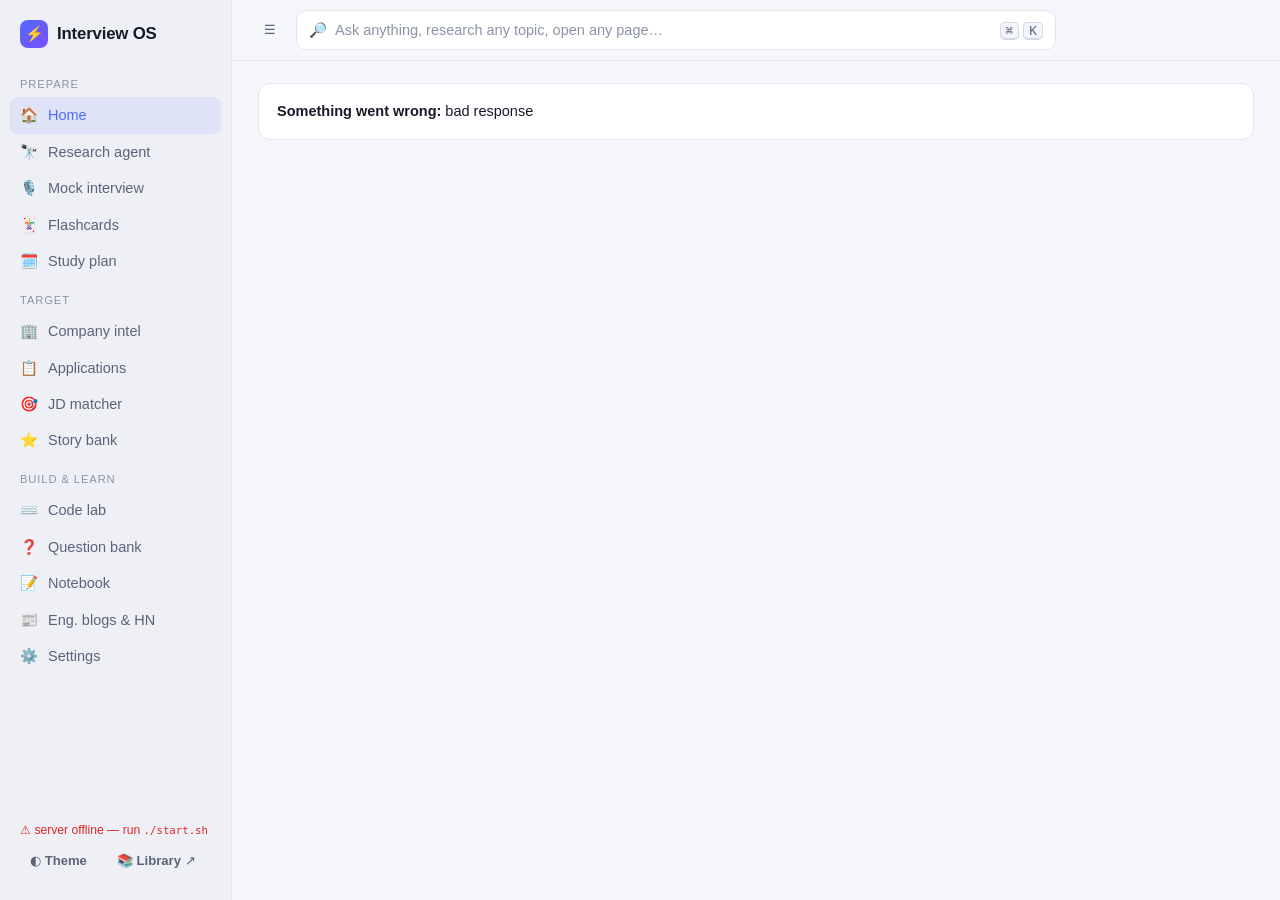
==== os/index.html @ 2d4f5623 "Add Interview OS: web-research agents, mock interviewer, flashcards Local Python (stdlib-only) serve" ====
<!DOCTYPE html>
<html lang="en" data-theme="dark">
<head>
<meta charset="UTF-8" />
<meta name="viewport" content="width=device-width, initial-scale=1" />
<title>Interview OS</title>
<link rel="icon" href="data:image/svg+xml,<svg xmlns='http://www.w3.org/2000/svg' viewBox='0 0 100 100'><rect width='100' height='100' rx='24' fill='%237c9cff'/><text x='50' y='68' font-size='58' text-anchor='middle' fill='white'>⚡</text></svg>" />
<link rel="stylesheet" href="style.css" />
</head>
<body>
<div class="app">
  <aside class="side" id="side">
    <div class="brand"><span class="logo">⚡</span> Interview OS</div>
    <nav class="nav" id="nav"></nav>
    <div class="side-foot">
      <div id="llmStatus" class="xs"></div>
      <div class="row"><button class="btn sm ghost" id="themeBtn">◐ Theme</button><a class="btn sm ghost" href="/index.html">📚 Library ↗</a></div>
    </div>
  </aside>
  <div class="main">
    <header class="topbar">
      <button class="btn ghost sm menu-btn" id="menuBtn">☰</button>
      <div class="omni" id="omni">🔎 <span>Ask anything, research any topic, open any page…</span><span style="margin-left:auto"><kbd>⌘</kbd> <kbd>K</kbd></span></div>
    </header>
    <main class="view" id="view"></main>
  </div>
</div>
<script src="js/core.js"></script>
<script src="js/home.js"></script>
<script src="js/ask.js"></script>
<script src="js/mock.js"></script>
<script src="js/cards.js"></script>
<script src="js/company.js"></script>
<script src="js/career.js"></script>
<script src="js/lab.js"></script>
<script src="js/boot.js"></script>
</body>
</html>
---- os/style.css ----
:root {
  --bg: #0b0d12; --bg2: #11141b; --panel: #151922; --panel2: #1b202b; --line: #262c3a; --line2: #313849;
  --text: #e7eaf0; --muted: #9aa3b5; --dim: #6b7487;
  --accent: #7c9cff; --accent2: #a78bfa; --accent-bg: rgba(124,156,255,.12);
  --ok: #34d399; --warn: #fbbf24; --bad: #f87171; --info: #38bdf8;
  --ok-bg: rgba(52,211,153,.12); --warn-bg: rgba(251,191,36,.12); --bad-bg: rgba(248,113,113,.12);
  --radius: 12px; --shadow: 0 10px 30px rgba(0,0,0,.35);
  --mono: ui-monospace, "SF Mono", SFMono-Regular, Menlo, Consolas, monospace;
  --sans: -apple-system, BlinkMacSystemFont, "Inter", "Segoe UI", Roboto, Helvetica, Arial, sans-serif;
  color-scheme: dark;
}
:root[data-theme="light"] {
  --bg: #f6f7fb; --bg2: #eef0f6; --panel: #ffffff; --panel2: #f3f5fa; --line: #e3e6ee; --line2: #d5d9e4;
  --text: #151a26; --muted: #5a6478; --dim: #8b93a5;
  --accent: #4f6bff; --accent2: #7c4dff; --accent-bg: rgba(79,107,255,.10);
  --ok: #059669; --warn: #b45309; --bad: #dc2626; --info: #0284c7;
  --ok-bg: rgba(5,150,105,.10); --warn-bg: rgba(180,83,9,.10); --bad-bg: rgba(220,38,38,.08);
  --shadow: 0 10px 30px rgba(20,30,60,.12);
  color-scheme: light;
}
* { box-sizing: border-box; }
html, body { margin: 0; height: 100%; }
body { background: var(--bg); color: var(--text); font: 14.5px/1.55 var(--sans); -webkit-font-smoothing: antialiased; }
a { color: var(--accent); text-decoration: none; }
a:hover { text-decoration: underline; }
code, pre, kbd { font-family: var(--mono); font-size: .88em; }
p code, div > code, .small code { overflow-wrap: anywhere; }
.main, .view, .card { min-width: 0; }
pre { background: var(--bg2); border: 1px solid var(--line); border-radius: 10px; padding: 12px 14px; overflow: auto; max-height: 460px; }
kbd { border: 1px solid var(--line2); border-bottom-width: 2px; border-radius: 5px; padding: 0 5px; color: var(--muted); background: var(--panel2); }
mark { background: rgba(251,191,36,.3); color: inherit; border-radius: 3px; padding: 0 2px; }
h1, h2, h3, h4 { line-height: 1.25; margin: 0 0 .5em; }
h1 { font-size: 1.6rem; letter-spacing: -.01em; }
h2 { font-size: 1.2rem; }
h3 { font-size: 1.02rem; }
hr { border: 0; border-top: 1px solid var(--line); margin: 18px 0; }
::selection { background: var(--accent-bg); }

/* layout */
.app { display: grid; grid-template-columns: 232px 1fr; min-height: 100vh; }
.side { position: sticky; top: 0; height: 100vh; overflow-y: auto; background: var(--bg2); border-right: 1px solid var(--line); padding: 14px 10px; display: flex; flex-direction: column; gap: 2px; }
.brand { display: flex; align-items: center; gap: 9px; font-weight: 750; font-size: 1.05rem; padding: 6px 10px 14px; letter-spacing: -.01em; }
.brand .logo { width: 28px; height: 28px; border-radius: 8px; display: grid; place-items: center; background: linear-gradient(135deg, var(--accent), var(--accent2)); color: #fff; font-size: 15px; }
.nav-h { font-size: .7rem; text-transform: uppercase; letter-spacing: .08em; color: var(--dim); padding: 12px 10px 4px; }
.nav a { display: flex; align-items: center; gap: 10px; padding: 7px 10px; border-radius: 8px; color: var(--muted); font-weight: 500; }
.nav a:hover { background: var(--panel); color: var(--text); text-decoration: none; }
.nav a.active { background: var(--accent-bg); color: var(--accent); }
.nav a .ic { width: 18px; text-align: center; }
.nav a .badge { margin-left: auto; }
.side-foot { margin-top: auto; padding: 10px; font-size: .78rem; color: var(--dim); display: flex; flex-direction: column; gap: 6px; }
.main { min-width: 0; }
.topbar { position: sticky; top: 0; z-index: 20; display: flex; gap: 10px; align-items: center; padding: 10px 22px; background: color-mix(in srgb, var(--bg) 88%, transparent); backdrop-filter: blur(10px); border-bottom: 1px solid var(--line); }
.omni { flex: 1; display: flex; align-items: center; gap: 8px; background: var(--panel); border: 1px solid var(--line); border-radius: 10px; padding: 8px 12px; color: var(--dim); cursor: text; max-width: 760px; }
.omni:hover { border-color: var(--line2); }
.view { padding: 22px 26px 60px; max-width: 1280px; }
.menu-btn { display: none; }

/* primitives */
.card { background: var(--panel); border: 1px solid var(--line); border-radius: var(--radius); padding: 16px 18px; }
.card.pad-lg { padding: 22px 24px; }
.card h3 { display: flex; align-items: center; gap: 8px; }
.grid { display: grid; gap: 14px; }
.g2 { grid-template-columns: repeat(2, minmax(0, 1fr)); }
.g3 { grid-template-columns: repeat(3, minmax(0, 1fr)); }
.g4 { grid-template-columns: repeat(4, minmax(0, 1fr)); }
.row { display: flex; gap: 10px; align-items: center; flex-wrap: wrap; }
.col { display: flex; flex-direction: column; gap: 10px; }
.spread { display: flex; justify-content: space-between; align-items: center; gap: 10px; flex-wrap: wrap; }
.muted { color: var(--muted); }
.dim { color: var(--dim); }
.small { font-size: .84rem; }
.xs { font-size: .76rem; }
.mono { font-family: var(--mono); }
.mt { margin-top: 14px; } .mt2 { margin-top: 24px; } .mb { margin-bottom: 14px; }
.hide { display: none !important; }
.btn { display: inline-flex; align-items: center; gap: 6px; border: 1px solid var(--line2); background: var(--panel2); color: var(--text); padding: 7px 13px; border-radius: 9px; font: inherit; font-weight: 550; cursor: pointer; white-space: nowrap; }
.btn:hover { border-color: var(--accent); }
.btn:disabled { opacity: .5; cursor: default; }
.btn.primary { background: linear-gradient(135deg, var(--accent), var(--accent2)); border-color: transparent; color: #fff; }
.btn.primary:hover { filter: brightness(1.08); }
.btn.ghost { background: transparent; border-color: transparent; color: var(--muted); }
.btn.ghost:hover { color: var(--text); background: var(--panel2); }
.btn.danger { color: var(--bad); }
.btn.sm { padding: 4px 9px; font-size: .82rem; border-radius: 7px; }
.btn.lg { padding: 11px 20px; font-size: 1rem; }
input, textarea, select { font: inherit; color: var(--text); background: var(--bg2); border: 1px solid var(--line2); border-radius: 9px; padding: 8px 11px; outline: none; width: 100%; }
input:focus, textarea:focus, select:focus { border-color: var(--accent); box-shadow: 0 0 0 3px var(--accent-bg); }
textarea { resize: vertical; min-height: 90px; line-height: 1.5; }
label { font-size: .8rem; color: var(--muted); font-weight: 600; display: block; margin-bottom: 4px; }
.field { display: flex; flex-direction: column; }
.badge { display: inline-flex; align-items: center; gap: 4px; font-size: .72rem; font-weight: 650; padding: 2px 8px; border-radius: 99px; background: var(--panel2); border: 1px solid var(--line); color: var(--muted); white-space: nowrap; }
.badge.ok { background: var(--ok-bg); color: var(--ok); border-color: transparent; }
.badge.warn { background: var(--warn-bg); color: var(--warn); border-color: transparent; }
.badge.bad { background: var(--bad-bg); color: var(--bad); border-color: transparent; }
.badge.acc { background: var(--accent-bg); color: var(--accent); border-color: transparent; }
.chip { display: inline-flex; align-items: center; gap: 6px; padding: 5px 11px; border-radius: 99px; border: 1px solid var(--line2); background: var(--panel); color: var(--muted); cursor: pointer; font-size: .84rem; font-weight: 550; }
.chip:hover, .chip.on { border-color: var(--accent); color: var(--accent); background: var(--accent-bg); }
.tabs { display: flex; gap: 4px; border-bottom: 1px solid var(--line); margin-bottom: 16px; overflow-x: auto; }
.tabs button { background: none; border: 0; border-bottom: 2px solid transparent; color: var(--muted); padding: 8px 12px; font: inherit; font-weight: 600; cursor: pointer; white-space: nowrap; }
.tabs button.on { color: var(--accent); border-bottom-color: var(--accent); }
.list { display: flex; flex-direction: column; }
.list > .item { padding: 10px 2px; border-bottom: 1px solid var(--line); }
.list > .item:last-child { border-bottom: 0; }
.empty { text-align: center; padding: 34px 16px; color: var(--dim); }
.empty .big { font-size: 2rem; margin-bottom: 6px; }
.kpi { display: flex; flex-direction: column; gap: 2px; }
.kpi .v { font-size: 1.7rem; font-weight: 750; letter-spacing: -.02em; }
.kpi .l { font-size: .78rem; color: var(--muted); font-weight: 600; text-transform: uppercase; letter-spacing: .04em; }
.bar { height: 7px; background: var(--panel2); border-radius: 99px; overflow: hidden; }
.bar > i { display: block; height: 100%; background: linear-gradient(90deg, var(--accent), var(--accent2)); border-radius: 99px; transition: width .4s; }
.hero { padding: 26px 28px; border-radius: 16px; background: radial-gradient(1200px 300px at 0% 0%, var(--accent-bg), transparent), var(--panel); border: 1px solid var(--line); }
.hero h1 { font-size: 1.75rem; }
.page-h { display: flex; justify-content: space-between; align-items: flex-end; gap: 12px; flex-wrap: wrap; margin-bottom: 18px; }
.page-h p { margin: 4px 0 0; color: var(--muted); }
.toast { position: fixed; bottom: 20px; right: 20px; z-index: 100; background: var(--panel); border: 1px solid var(--line2); box-shadow: var(--shadow); border-radius: 10px; padding: 10px 16px; animation: up .2s ease; max-width: 380px; }
@keyframes up { from { transform: translateY(8px); opacity: 0; } to { transform: none; opacity: 1; } }
.spinner { width: 16px; height: 16px; border: 2px solid var(--line2); border-top-color: var(--accent); border-radius: 50%; animation: spin .8s linear infinite; display: inline-block; vertical-align: middle; }
@keyframes spin { to { transform: rotate(360deg); } }
.pulse { animation: pulse 1.4s ease-in-out infinite; }
@keyframes pulse { 50% { opacity: .45; } }

/* command palette */
.palette-bg { position: fixed; inset: 0; background: rgba(0,0,0,.45); z-index: 90; display: flex; justify-content: center; align-items: flex-start; padding-top: 12vh; }
.palette { width: min(680px, 92vw); background: var(--panel); border: 1px solid var(--line2); border-radius: 14px; box-shadow: var(--shadow); overflow: hidden; }
.palette input { border: 0; border-bottom: 1px solid var(--line); border-radius: 0; padding: 16px 18px; font-size: 1.05rem; background: transparent; box-shadow: none !important; }
.palette .opts { max-height: 52vh; overflow-y: auto; padding: 6px; }
.palette .opt { display: flex; gap: 10px; align-items: center; padding: 9px 12px; border-radius: 8px; cursor: pointer; }
.palette .opt.sel, .palette .opt:hover { background: var(--accent-bg); }
.palette .opt .k { margin-left: auto; font-size: .75rem; color: var(--dim); }
.palette .grp { font-size: .7rem; color: var(--dim); text-transform: uppercase; letter-spacing: .07em; padding: 8px 12px 3px; }

/* agent log */
.agent-log { font-family: var(--mono); font-size: .78rem; color: var(--muted); background: var(--bg2); border: 1px solid var(--line); border-radius: 10px; padding: 10px 12px; max-height: 210px; overflow-y: auto; }
.agent-log div { padding: 1px 0; }
.agent-log .t { color: var(--dim); display: inline-block; width: 46px; }

/* report */
.report h2 { margin-top: 22px; display: flex; gap: 8px; align-items: center; }
.report .point { padding: 7px 0 7px 14px; border-left: 2px solid var(--line2); margin: 6px 0; }
.report .point:hover { border-left-color: var(--accent); }
.cite { font-size: .7rem; vertical-align: super; color: var(--accent); font-weight: 700; margin-left: 2px; cursor: pointer; }
.src { display: flex; gap: 8px; align-items: baseline; padding: 4px 0; font-size: .86rem; }
.src .n { color: var(--accent); font-weight: 700; min-width: 22px; }
.qa { border: 1px solid var(--line); border-radius: 10px; margin: 8px 0; overflow: hidden; }
.qa summary { padding: 10px 14px; cursor: pointer; font-weight: 600; background: var(--panel2); list-style: none; }
.qa summary::-webkit-details-marker { display: none; }
.qa summary::before { content: "▸ "; color: var(--accent); }
.qa[open] summary::before { content: "▾ "; }
.qa .a { padding: 10px 14px; color: var(--muted); }
.def { font-size: 1.02rem; padding: 14px 16px; border-radius: 10px; background: var(--accent-bg); border: 1px solid transparent; }
.result { padding: 10px 0; border-bottom: 1px solid var(--line); }
.result .t { font-weight: 600; }
.result .u { font-size: .76rem; color: var(--ok); }
.result .s { font-size: .86rem; color: var(--muted); }

/* flashcards */
.flash { min-height: 260px; display: flex; flex-direction: column; justify-content: center; text-align: center; padding: 30px; font-size: 1.15rem; cursor: pointer; }
.flash .back { white-space: pre-wrap; text-align: left; font-size: .98rem; color: var(--text); border-top: 1px dashed var(--line2); margin-top: 18px; padding-top: 18px; }
.grades { display: grid; grid-template-columns: repeat(4, 1fr); gap: 10px; }
.grades .btn { justify-content: center; flex-direction: column; gap: 0; padding: 10px; }
.grades .btn small { color: var(--dim); font-weight: 500; }

/* mock */
.mock-q { font-size: 1.35rem; font-weight: 650; line-height: 1.35; letter-spacing: -.01em; }
.timer { font-family: var(--mono); font-size: 1.4rem; font-weight: 700; }
.timer.over { color: var(--bad); }
.mic { width: 58px; height: 58px; border-radius: 50%; border: 0; cursor: pointer; font-size: 1.5rem; background: var(--panel2); color: var(--text); border: 1px solid var(--line2); }
.mic.on { background: var(--bad); color: #fff; animation: pulse 1.2s infinite; border-color: transparent; }
.score-ring { width: 88px; height: 88px; border-radius: 50%; display: grid; place-items: center; font-size: 1.5rem; font-weight: 800; }
.star { display: grid; grid-template-columns: repeat(4, 1fr); gap: 8px; }
.star div { padding: 8px; border-radius: 8px; text-align: center; font-weight: 650; font-size: .85rem; }
.fb li { margin: 5px 0; }
.phase-list { display: flex; flex-direction: column; gap: 6px; }
.phase-list .ph { padding: 8px 10px; border-radius: 8px; border: 1px solid var(--line); font-size: .86rem; }
.phase-list .ph.on { border-color: var(--accent); background: var(--accent-bg); }

/* kanban */
.kanban { display: grid; grid-template-columns: repeat(7, minmax(190px, 1fr)); gap: 10px; overflow-x: auto; padding-bottom: 8px; }
.kcol { background: var(--bg2); border: 1px solid var(--line); border-radius: 12px; padding: 10px; min-height: 180px; }
.kcol h4 { font-size: .78rem; text-transform: uppercase; letter-spacing: .06em; color: var(--muted); display: flex; justify-content: space-between; }
.kcol.drag { border-color: var(--accent); background: var(--accent-bg); }
.kcard { background: var(--panel); border: 1px solid var(--line); border-radius: 9px; padding: 9px 10px; margin-bottom: 8px; cursor: grab; }
.kcard:hover { border-color: var(--line2); }

/* heatmap */
.heat { overflow-x: auto; padding-bottom: 4px; display: grid; grid-auto-flow: column; grid-template-rows: repeat(7, 11px); gap: 3px; }
.heat i { width: 11px; height: 11px; border-radius: 3px; background: var(--panel2); }
.heat i.l1 { background: color-mix(in srgb, var(--ok) 30%, var(--panel2)); }
.heat i.l2 { background: color-mix(in srgb, var(--ok) 55%, var(--panel2)); }
.heat i.l3 { background: color-mix(in srgb, var(--ok) 80%, var(--panel2)); }
.heat i.l4 { background: var(--ok); }

/* code lab */
.editor { font-family: var(--mono); font-size: 13.5px; line-height: 1.55; min-height: 380px; tab-size: 4; white-space: pre; background: var(--bg2); }
.out { font-family: var(--mono); font-size: 13px; white-space: pre-wrap; min-height: 120px; max-height: 420px; overflow: auto; background: var(--bg2); border: 1px solid var(--line); border-radius: 10px; padding: 12px; }
.out .err { color: var(--bad); }

/* notes */
.notes-layout { display: grid; grid-template-columns: 300px 1fr; gap: 14px; min-height: 70vh; }
.note-item { padding: 10px 12px; border-radius: 9px; cursor: pointer; border: 1px solid transparent; }
.note-item:hover { background: var(--panel2); }
.note-item.on { border-color: var(--accent); background: var(--accent-bg); }
.md h1, .md h2, .md h3 { margin-top: 1em; }
.md ul { padding-left: 1.3em; }
.md p { margin: .5em 0; }

/* plan */
.day { border: 1px solid var(--line); border-radius: 12px; padding: 12px 14px; background: var(--panel); }
.day.today { border-color: var(--accent); box-shadow: 0 0 0 3px var(--accent-bg); }
.day .it { display: flex; gap: 8px; align-items: flex-start; padding: 4px 0; font-size: .88rem; }
.day .it.done { opacity: .5; text-decoration: line-through; }
.day input[type=checkbox] { width: auto; margin-top: 3px; }

@media (max-width: 980px) {
  .g3, .g4 { grid-template-columns: repeat(2, minmax(0, 1fr)); }
  .notes-layout { grid-template-columns: 1fr; }
}
@media (max-width: 760px) {
  .app { grid-template-columns: 1fr; }
  .side { position: fixed; left: 0; top: 0; z-index: 60; width: 250px; transform: translateX(-100%); transition: transform .2s; }
  .side.open { transform: none; box-shadow: var(--shadow); }
  .menu-btn { display: inline-flex; }
  .view { padding: 16px 16px 60px; }
  .topbar { padding: 10px 16px; }
  .g2, .g3, .g4 { grid-template-columns: 1fr; }
  .grades { grid-template-columns: repeat(2, 1fr); }
  .star { grid-template-columns: repeat(2, 1fr); }
}
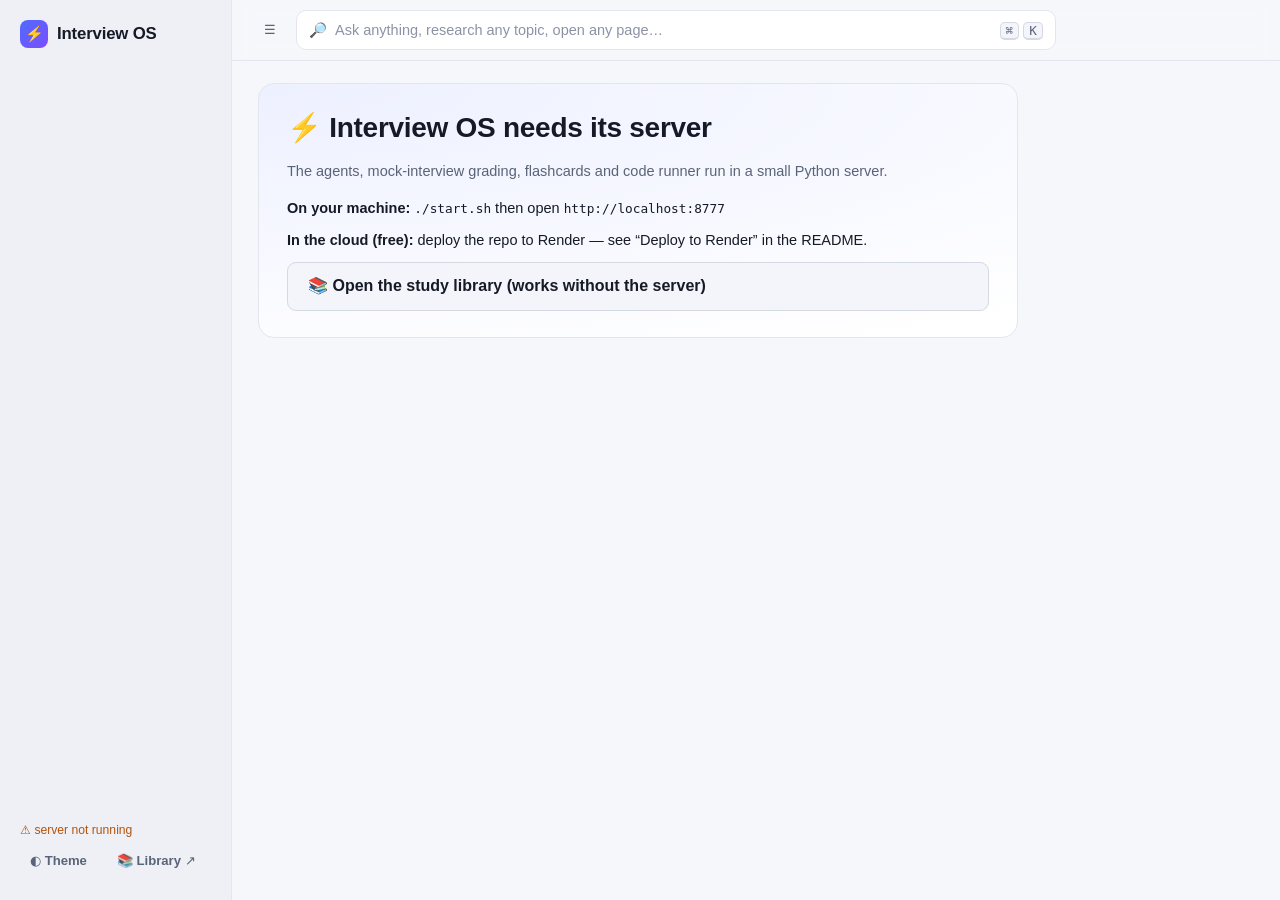
==== commit dbf6c9df: "Deploy to Render: Dockerfile, blueprint, password login, GitHub-backed data persistence - IOS_PASSWO" ====
--- a/os/index.html
+++ b/os/index.html
@@ -14,7 +14,7 @@
     <nav class="nav" id="nav"></nav>
     <div class="side-foot">
       <div id="llmStatus" class="xs"></div>
-      <div class="row"><button class="btn sm ghost" id="themeBtn">◐ Theme</button><a class="btn sm ghost" href="/index.html">📚 Library ↗</a></div>
+      <div class="row"><button class="btn sm ghost" id="themeBtn">◐ Theme</button><a class="btn sm ghost" href="../index.html">📚 Library ↗</a></div>
     </div>
   </aside>
   <div class="main">
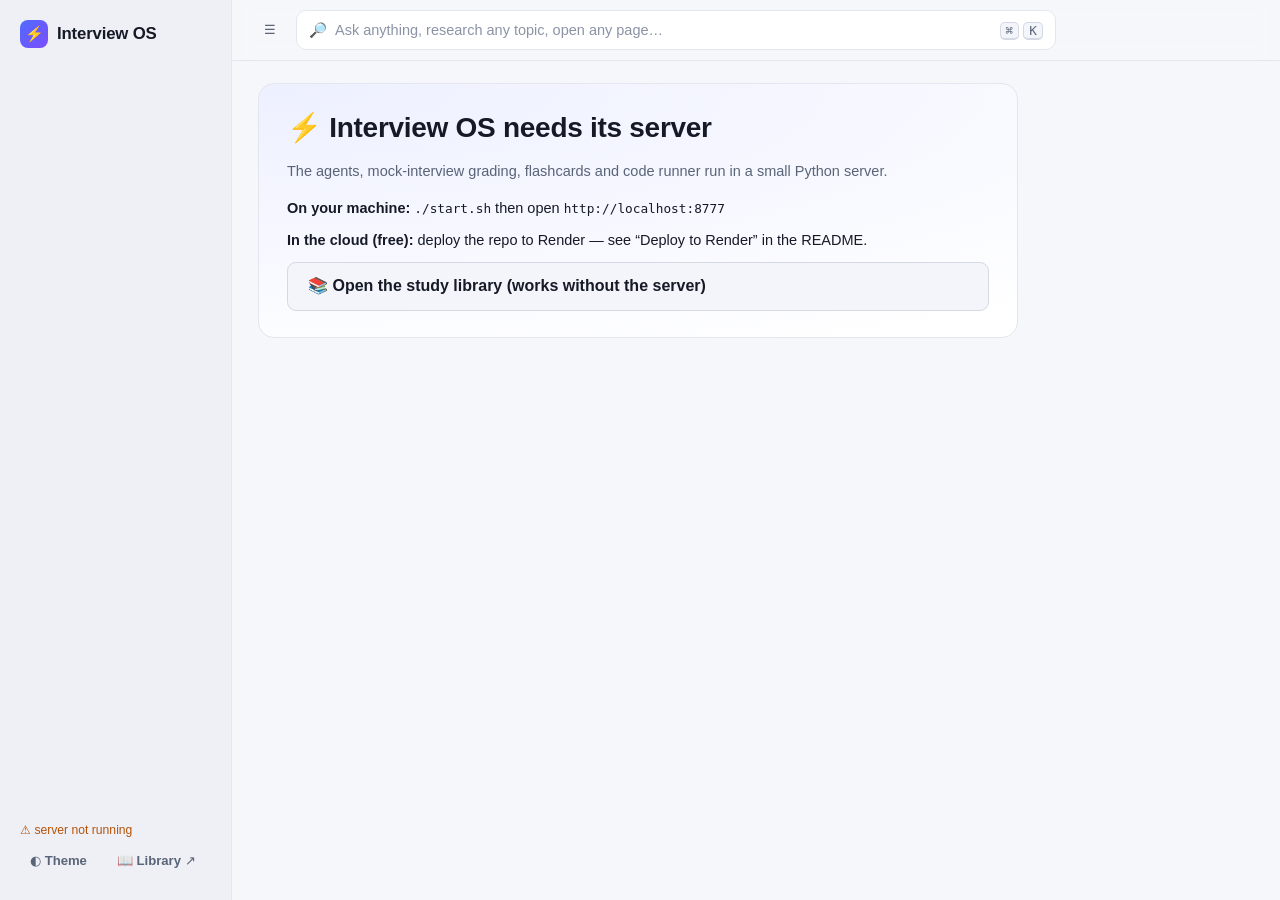
==== commit 111812ba: "Full interview-prep IA: Learn hub, Practice (MCQ, SQL, Debugging, Scenarios), Project round, Roles, " ====
--- a/os/index.html
+++ b/os/index.html
@@ -14,7 +14,7 @@
     <nav class="nav" id="nav"></nav>
     <div class="side-foot">
       <div id="llmStatus" class="xs"></div>
-      <div class="row"><button class="btn sm ghost" id="themeBtn">◐ Theme</button><a class="btn sm ghost" href="../index.html">📚 Library ↗</a></div>
+      <div class="row"><button class="btn sm ghost" id="themeBtn">◐ Theme</button><a class="btn sm ghost" href="../index.html">📖 Library ↗</a></div>
     </div>
   </aside>
   <div class="main">
@@ -33,6 +33,8 @@
 <script src="js/company.js"></script>
 <script src="js/career.js"></script>
 <script src="js/lab.js"></script>
+<script src="js/practice.js"></script>
+<script src="js/prep.js"></script>
 <script src="js/boot.js"></script>
 </body>
 </html>
--- a/os/style.css
+++ b/os/style.css
@@ -226,3 +226,34 @@
   .grades { grid-template-columns: repeat(2, 1fr); }
   .star { grid-template-columns: repeat(2, 1fr); }
 }
+
+/* IA pages: learn hub, practice, revision, analytics */
+.nav a { padding: 5px 10px; font-size: .9rem; }
+.nav-h { padding: 10px 10px 3px; }
+a.card.subj { transition: border-color .15s, transform .15s; display: block; }
+a.card.subj:hover { border-color: var(--accent); transform: translateY(-1px); }
+.opt-btn { display: flex; align-items: center; gap: 12px; text-align: left; width: 100%; padding: 11px 14px; border-radius: 10px; border: 1px solid var(--line2); background: var(--panel2); color: var(--text); font: inherit; cursor: pointer; }
+.opt-btn:hover:not(:disabled) { border-color: var(--accent); }
+.opt-btn .k { flex: none; width: 24px; height: 24px; border-radius: 6px; display: grid; place-items: center; background: var(--panel); border: 1px solid var(--line2); font-size: .8rem; font-weight: 700; color: var(--muted); }
+.opt-btn.ok { border-color: var(--ok); background: var(--ok-bg); }
+.opt-btn.bad { border-color: var(--bad); background: var(--bad-bg); }
+.opt-btn:disabled { cursor: default; }
+.side-list { padding: 6px; max-height: calc(100vh - 170px); overflow-y: auto; position: sticky; top: 70px; align-self: start; }
+.sl-item { display: flex; gap: 8px; align-items: flex-start; padding: 7px 8px; border-radius: 8px; color: var(--text); cursor: pointer; font-size: .86rem; }
+.sl-item:hover { background: var(--panel2); text-decoration: none; }
+.sl-item.on { background: var(--accent-bg); color: var(--accent); }
+.lv1 { color: var(--ok); } .lv2 { color: var(--warn); } .lv3 { color: var(--bad); }
+.badge.lv1 { background: var(--ok-bg); border-color: transparent; } .badge.lv2 { background: var(--warn-bg); border-color: transparent; } .badge.lv3 { background: var(--bad-bg); border-color: transparent; }
+.tbl-wrap { overflow-x: auto; margin-top: 8px; max-height: 420px; }
+.tbl { border-collapse: collapse; width: 100%; font-size: .84rem; }
+.tbl th, .tbl td { border-bottom: 1px solid var(--line); padding: 6px 10px; text-align: left; white-space: nowrap; }
+.tbl th { color: var(--muted); font-weight: 650; position: sticky; top: 0; background: var(--panel); }
+.result-b { display: inline-block; font-weight: 700; padding: 6px 12px; border-radius: 8px; }
+.result-b.ok { background: var(--ok-bg); color: var(--ok); } .result-b.bad { background: var(--bad-bg); color: var(--bad); }
+.btn.bm { font-size: 1.05rem; color: var(--dim); padding: 2px 8px; }
+.btn.bm.on { color: var(--warn); }
+@media (max-width: 860px) {
+  .side-list { position: static; max-height: 240px; }
+  .grid[style*="grid-template-columns:260px"], .grid[style*="grid-template-columns:280px"] { grid-template-columns: minmax(0, 1fr) !important; }
+  .tbl th, .tbl td { white-space: normal; }
+}
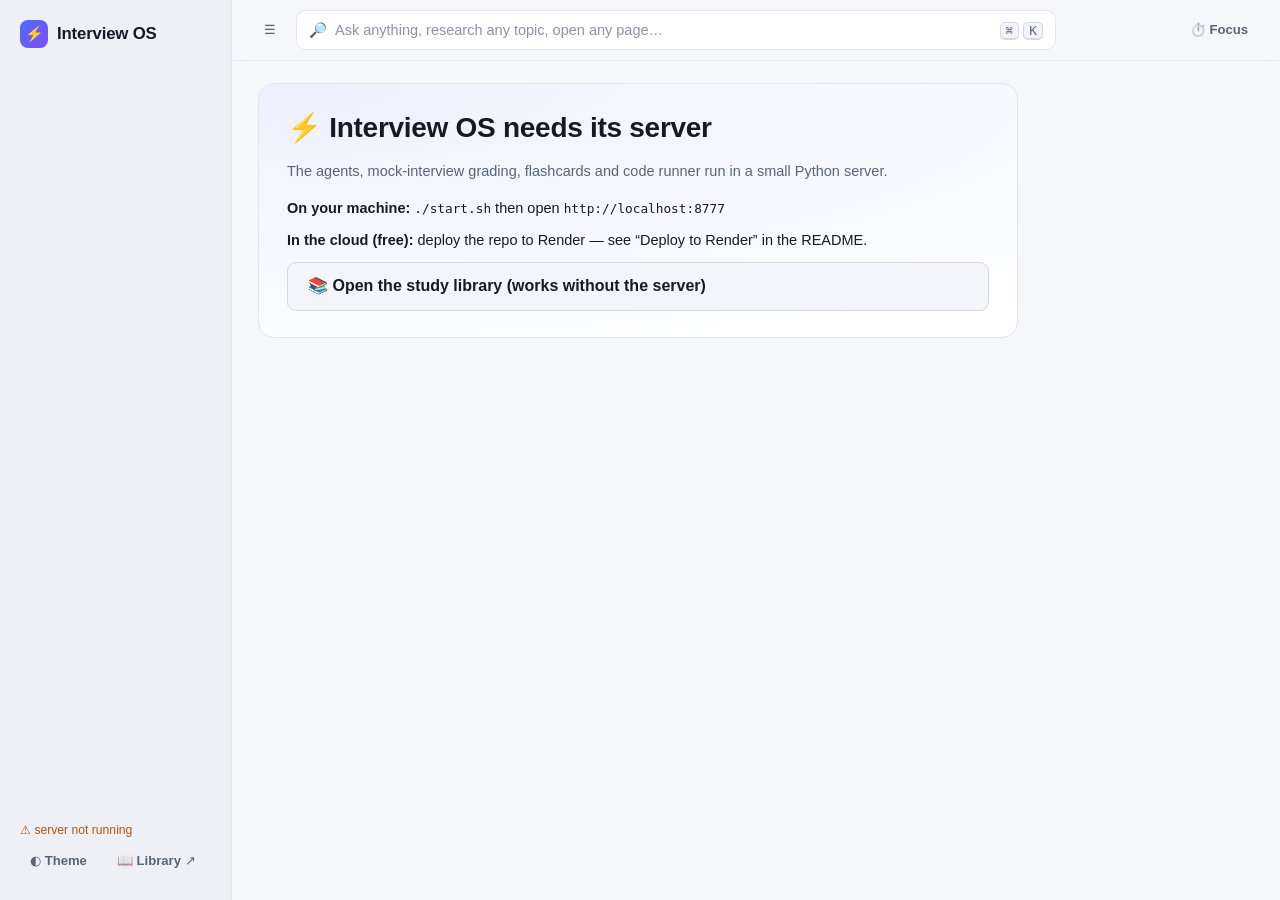
==== commit 93c3595e: "Daily drill, full interview loop with hiring-committee debrief, role readiness scores, focus timer -" ====
--- a/os/index.html
+++ b/os/index.html
@@ -35,6 +35,7 @@
 <script src="js/lab.js"></script>
 <script src="js/practice.js"></script>
 <script src="js/prep.js"></script>
+<script src="js/extras.js"></script>
 <script src="js/boot.js"></script>
 </body>
 </html>
--- a/os/style.css
+++ b/os/style.css
@@ -257,3 +257,8 @@
   .grid[style*="grid-template-columns:260px"], .grid[style*="grid-template-columns:280px"] { grid-template-columns: minmax(0, 1fr) !important; }
   .tbl th, .tbl td { white-space: normal; }
 }
+#focusBtn { margin-left: auto; font-variant-numeric: tabular-nums; }
+#focusBtn.on { color: var(--accent); background: var(--accent-bg); }
+.grid > * { min-width: 0; }
+.card a.small, .card .small, .chip { overflow-wrap: anywhere; }
+.chip { white-space: normal; }
